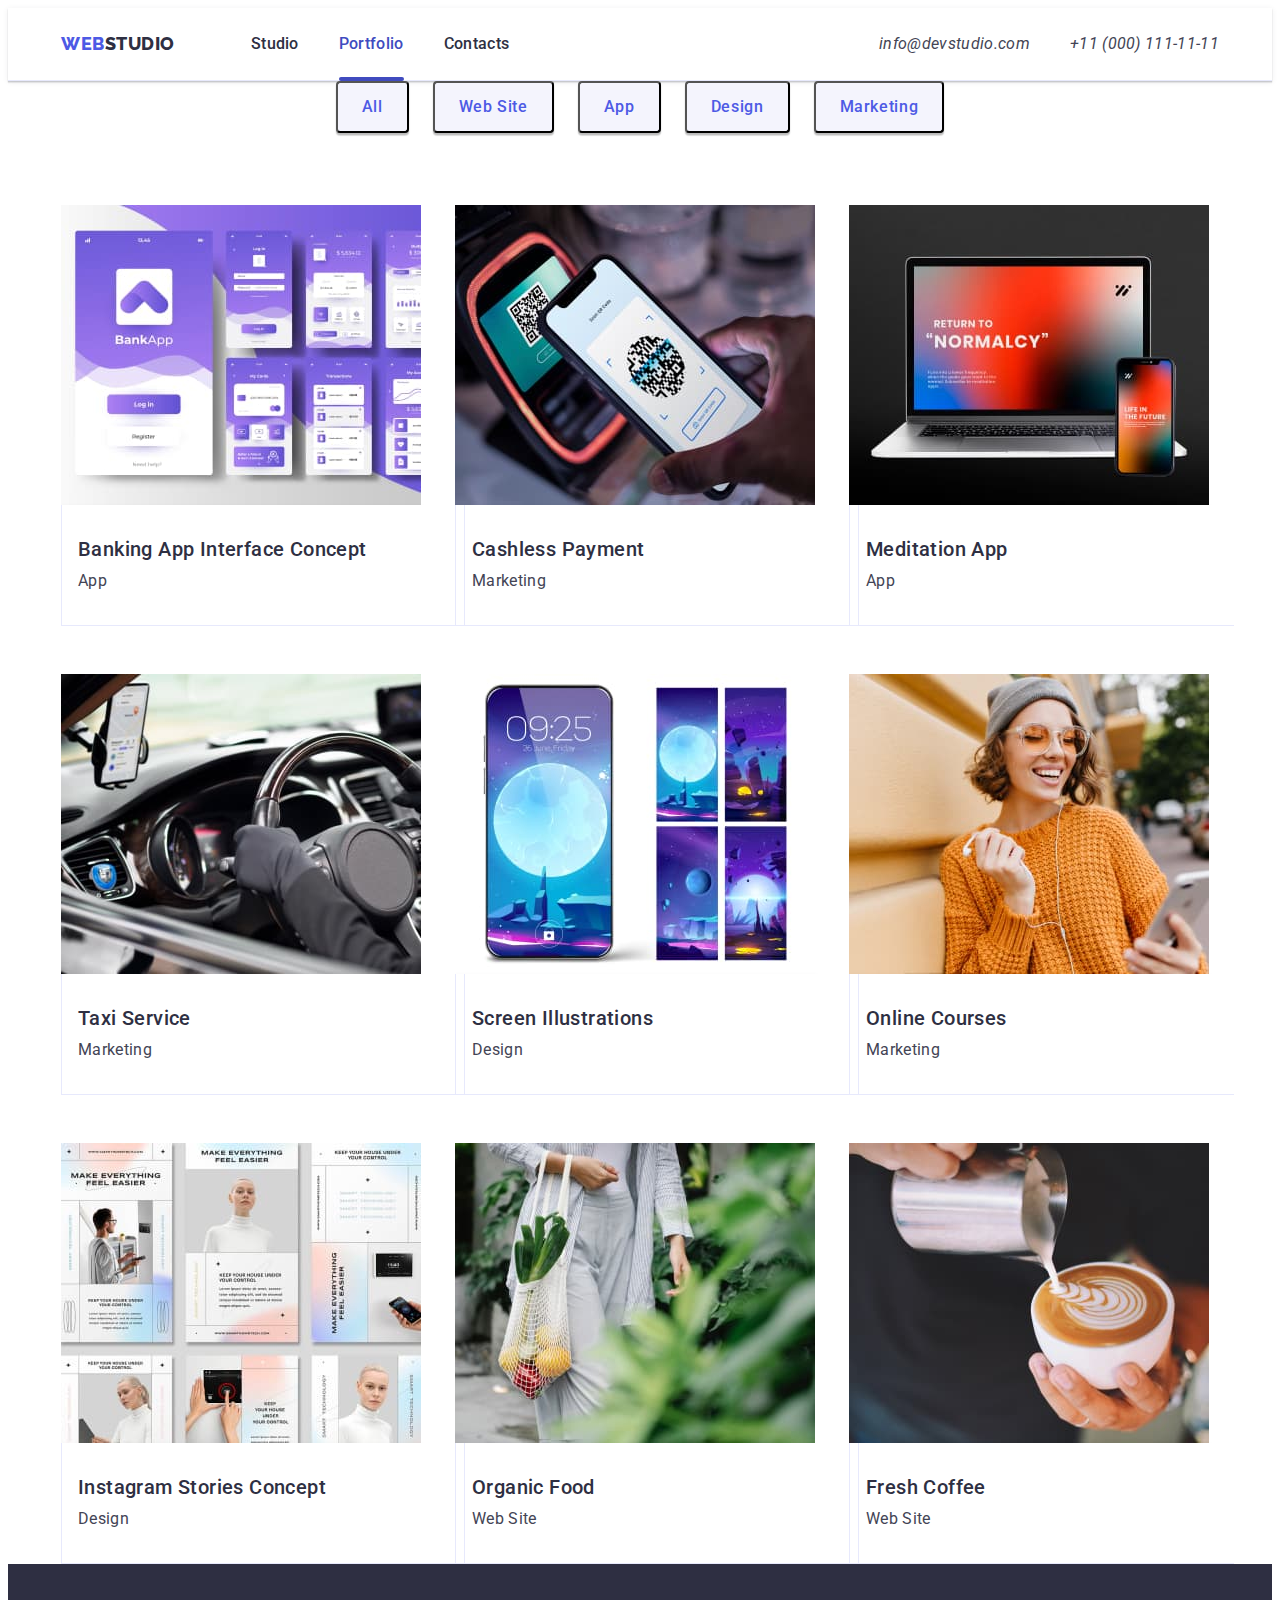
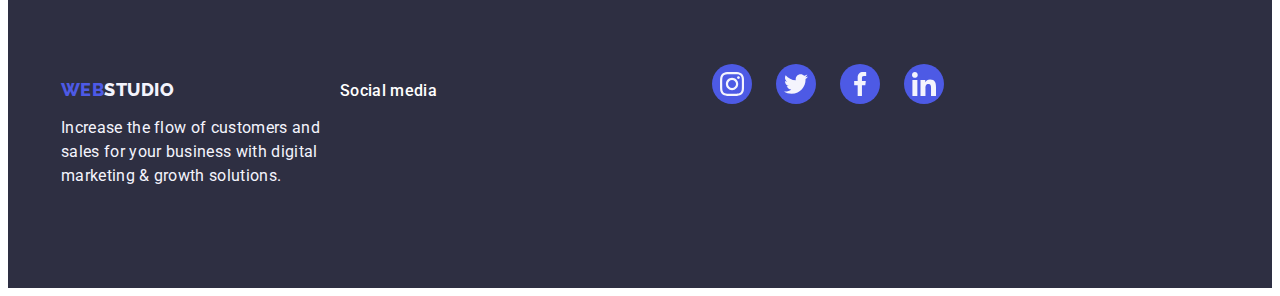
==== portfolio.html @ eb689ccb "22.07-22.30" ====
<!DOCTYPE html>
<html lang="en">
  <head>
    <meta charset="UTF-8" />
    <meta http-equiv="x-ua-compatible" content="ie=edge" />
    <meta name="viewport" content="width=device-width, initial-scale=1.0" />
    <meta name="description" content="Effective Solutions for Your Business" />
    <link rel="preconnect" href="https://fonts.googleapis.com" />
    <link rel="preconnect" href="https://fonts.gstatic.com" crossorigin />
    <link
      rel="stylesheet"
      href="https://cdnjs.cloudflare.com/ajax/libs/modern-normalize/2.0.0/modern-normalize.min.css"
      integrity="sha512-4xo8blKMVCiXpTaLzQSLSw3KFOVPWhm/TRtuPVc4WG6kUgjH6J03IBuG7JZPkcWMxJ5huwaBpOpnwYElP/m6wg=="
      crossorigin="anonymous"
      referrerpolicy="no-referrer"
    />
    <link
      href="https://fonts.googleapis.com/css2?family=Raleway:wght@800&family=Roboto:wght@400;500;700;900&display=swap"
      rel="stylesheet"
    />
    <link rel="stylesheet" href="./css/style.css" />
    <title>WEB STUDIO</title>
  </head>
  <body class="page">
    <!--Header section-->
    <header class="header">
      <div class="container header-cont">
        <nav class="header-nav list">
          <a class="header-logo-link link" href="./index.html"
            >Web<span class="logo-span">Studio</span></a
          >
          <ul class="lict list">
            <li class="menu">
              <a class="header-spc link" href="./index.html">Studio</a>
            </li>
            <li class="menu">
              <a class="header-spc current link" href="./portfolio.html"
                >Portfolio</a
              >
            </li>
            <li class="menu">
              <a class="header-spc link" href="">Contacts</a>
            </li>
          </ul>
        </nav>
        <address class="adres">
          <ul class="mailo list">
            <li class="menu">
              <a class="linc-com-tel link" href="mailto:info@devstudio.com"
                >info@devstudio.com</a
              >
            </li>
            <li class="menu">
              <a class="linc-com-tel link" href="tel:+110001111111"
                >+11 (000) 111-11-11</a
              >
            </li>
          </ul>
        </address>
      </div>
    </header>
    <main>
      <!--portfolio sectuon-->
      <section class="sex-portfolio">
        <div class="container portfolio-btn">
          <h1 class="visually-hidden">portfolio</h1>
          <ul class="btn list">
            <li>
              <button class="btn-all link" type="button">All</button>
            </li>
            <li>
              <button class="btn-all link" type="button">Web Site</button>
            </li>
            <li>
              <button class="btn-all link" type="button">App</button>
            </li>
            <li>
              <button class="btn-all link" type="button">Design</button>
            </li>
            <li>
              <button class="btn-all link" type="button">Marketing</button>
            </li>
          </ul>
          <ul class="sex-img list link">
            <li class="sex-img-all">
              <a class="all link">
                <div class="keis">
                  <img
                    src="./images/portfolio/img-8.jpg"
                    alt="Banking App Interface Concept"
                    width="360"
                    height="300"
                  />
                  <p class="keis-hover-txt">
                    14 Stylish and User-Friendly App Design Concepts · Task
                    Manager App · Calorie Tracker App · Exotic Fruit Ecommerce
                    App · Cloud Storage App
                  </p>
                </div>
                <div class="container app">
                  <h2 class="coms">Banking App Interface Concept</h2>
                  <p class="web-txt">App</p>
                </div>
              </a>
            </li>
            <li class="sex-img-all">
              <a class="all link">
                <div class="keis">
                  <img
                    src="./images/portfolio/img-7.jpg"
                    alt="Cashless Payment"
                    width="360"
                    height="300"
                  />
                  <p class="keis-hover-txt">
                    14 Stylish and User-Friendly App Design Concepts · Task
                    Manager App · Calorie Tracker App · Exotic Fruit Ecommerce
                    App · Cloud Storage App
                  </p>
                </div>
                <div class="container app">
                  <h2 class="coms">Cashless Payment</h2>
                  <p class="web-txt">Marketing</p>
                </div>
              </a>
            </li>
            <li class="sex-img-all">
              <a class="all link">
                <div class="keis">
                  <img
                    src="./images/portfolio/img-6.jpg"
                    alt="Meditation App"
                    width="360"
                    height="300"
                  />
                  <p class="keis-hover-txt">
                    14 Stylish and User-Friendly App Design Concepts · Task
                    Manager App · Calorie Tracker App · Exotic Fruit Ecommerce
                    App · Cloud Storage App
                  </p>
                </div>
                <div class="container app">
                  <h2 class="coms">Meditation App</h2>
                  <p class="web-txt">App</p>
                </div>
              </a>
            </li>
            <li class="sex-img-all">
              <a class="all link">
                <div class="keis">
                  <img
                    src="./images/portfolio/img-5.jpg"
                    alt="Taxi Service"
                    width="360"
                    height="300"
                  />
                </div>
                <div class="container app">
                  <h2 class="coms">Taxi Service</h2>
                  <p class="web-txt">Marketing</p>
                </div>
              </a>
            </li>
            <li class="sex-img-all">
              <a class="all link">
                <div class="keis">
                  <img
                    src="./images/portfolio/img-4.jpg"
                    alt="Screen Illustrations"
                    width="360"
                    height="300"
                  />
                  <p class="keis-hover-txt">
                    14 Stylish and User-Friendly App Design Concepts · Task
                    Manager App · Calorie Tracker App · Exotic Fruit Ecommerce
                    App · Cloud Storage App
                  </p>
                </div>
                <div class="container app">
                  <h2 class="coms">Screen Illustrations</h2>
                  <p class="web-txt">Design</p>
                </div>
              </a>
            </li>
            <li class="sex-img-all">
              <a class="all link">
                <div class="keis">
                  <img
                    src="./images/portfolio/img-3.jpg"
                    alt="Online Courses"
                    width="360"
                    height="300"
                  />
                  <p class="keis-hover-txt">
                    14 Stylish and User-Friendly App Design Concepts · Task
                    Manager App · Calorie Tracker App · Exotic Fruit Ecommerce
                    App · Cloud Storage App
                  </p>
                </div>
                <div class="container app">
                  <h2 class="coms">Online Courses</h2>
                  <p class="web-txt">Marketing</p>
                </div>
              </a>
            </li>
            <li class="sex-img-all">
              <a class="all link">
                <div class="keis">
                  <img
                    src="./images/portfolio/img-2.jpg"
                    alt="Instagram Stories Concept"
                    width="360"
                    height="300"
                  />
                  <p class="keis-hover-txt">
                    14 Stylish and User-Friendly App Design Concepts · Task
                    Manager App · Calorie Tracker App · Exotic Fruit Ecommerce
                    App · Cloud Storage App
                  </p>
                </div>
                <div class="container app">
                  <h2 class="coms">Instagram Stories Concept</h2>
                  <p class="web-txt">Design</p>
                </div>
              </a>
            </li>
            <li class="sex-img-all">
              <a class="all link">
                <div class="keis">
                  <img
                    src="./images/portfolio/img-1.jpg"
                    alt="Organic Food"
                    width="360"
                    height="300"
                  />
                  <p class="keis-hover-txt">
                    14 Stylish and User-Friendly App Design Concepts · Task
                    Manager App · Calorie Tracker App · Exotic Fruit Ecommerce
                    App · Cloud Storage App
                  </p>
                </div>
                <div class="container app">
                  <h2 class="coms">Organic Food</h2>
                  <p class="web-txt">Web Site</p>
                </div>
              </a>
            </li>
            <li class="sex-img-all">
              <a class="Web Site link">
                <div class="keis">
                  <img
                    src="./images/portfolio/img.jpg"
                    alt="Fresh Coffee"
                    width="360"
                    height="300"
                  />
                  <p class="keis-hover-txt">
                    14 Stylish and User-Friendly App Design Concepts · Task
                    Manager App · Calorie Tracker App · Exotic Fruit Ecommerce
                    App · Cloud Storage App
                  </p>
                </div>
                <div class="container app">
                  <h2 class="coms">Fresh Coffee</h2>
                  <p class="web-txt">Web Site</p>
                </div>
              </a>
            </li>
          </ul>
        </div>
      </section>
    </main>
    <!--footer section-->
     <footer class="footer">
      <div class="container footer-class">
        <div class= footer-logo">
          <a class="footer-logo link" href="./index.html"
            >Web<span class="footer-span">Studio</span></a
          >
        <p class="footer-end">
          Increase the flow of customers and sales for your business with
          digital marketing & growth solutions.
        </p>
         </div>
        <div class="container social list">
          <p class="social-media">Social media</p>
          <ul class="socials link list">
            <li class="social-item">
              <a
                class="social-link link"
                href=""
                aria-label="instagram"
                target="_blank"
                rel="noopener noreferrer"
              >
                <svg class="social-icon" width="24" height="24">
                  <use href="./images/icon_all.svg#icon-instagram"></use>
                </svg>
              </a>
            </li>
            <li class="social-item">
              <a
                class="social-link link"
                href=""
                aria-label="twitter"
                target="_blank"
                rel="noopener noreferrer"
              >
                <svg class="social-icon" width="24" height="24">
                  <use href="./images/icon_all.svg#icon-twitter-1"></use>
                </svg>
              </a>
            </li>
            <li class="social-item">
              <a
                class="social-link link"
                href=""
                aria-label="facebook"
                target="_blank"
                rel="noopener noreferrer"
              >
                <svg class="social-icon" width="24" height="24">
                  <use href="./images/icon_all.svg#icon-facebook"></use>
                </svg>
              </a>
            </li>
            <li class="social-item">
              <a
                class="social-link link"
                href=""
                aria-label="linkedin"
                target="_blank"
                rel="noopener noreferrer"
              >
                <svg class="social-icon" width="24" height="24">
                  <use href="./images/icon_all.svg#icon-linkedin"></use>
                </svg>
              </a>
            </li>
          </ul>
        </div>
      </div>
    </footer>
  </body>
</html>
---- css/style.css ----
:root {
  --accent-color: #2e2f42;
  --logo-color: #4d5ae5;
  --logo_hover-color: #404bbf;
  --txt-color: #fff;
  --all_txt-color: #434455;
}

body {
  font-family: "Roboto", sans-serif;
  color: #434455;
  background-color: #fff;
}
.container {
  width: 100%;
  max-width: 1158px;
  padding-left: 15px;
  padding-right: 15px;
  margin: 0 auto;
}
p,
h1,
h2,
h3,
h4,
h5,
h6 {
  margin-top: 0;
  margin-bottom: 0;
}

ul,
ol {
  margin-top: 0;
  margin-bottom: 0;
  padding-left: 0;
}
span {
  color: #2e2f42;
}
img {
  display: block;
}
.visually-hidden {
  position: absolute;
  width: 1px;
  height: 1px;
  margin: -1px;
  border: 0;
  padding: 0;
  white-space: nowrap;
  clip-path: inset(100%);
  clip: rect(0 0 0 0);
  overflow: hidden;
}

.link {
  text-decoration: none;
}

.list {
  list-style-type: none;
}

/**--Header section--*/

.header {
  border-bottom: 1px solid #e7e9fc;
  box-shadow: 0px 2px 1px rgba(46, 47, 66, 0.08),
    0px 1px 1px rgba(46, 47, 66, 0.16), 0px 1px 6px rgba(46, 47, 66, 0.08);
}
.header-nav {
  display: flex;
  flex-grow: 1;
  align-items: center;
}
.header-logo-link {
  color: #4d5ae5;
  font-size: 18px;
  font-family: "Raleway", sans-serif;
  font-weight: 800;
  line-height: 1.17;
  letter-spacing: 0.03em;
  text-transform: uppercase;
  transition: color 250ms cubic-bezier(0.4, 0, 0.2, 1);
  margin-right: 76px;
}
.header-logo-link:hover {
  color: #404bbf;
}

.header-logo-link:focus {
  color: #404bbf;
}
.header-cont {
  display: flex;
}
.header-cont {
}

.mailo {
  display: flex;
  gap: 40px;
}

.logo-span {
  color: var(--accent-color);
  font-size: 18px;
  font-family: "Raleway", sans-serif;
  font-weight: 800;
  line-height: 1.17;
  letter-spacing: 0.03em;
  text-transform: uppercase;
}
.logo-span:hover {
  color: #404bbf;
}
.logo-span:hover {
  color: #404bbf;
}
.header-spc {
  display: block;
  font-size: 16px;
  font-weight: 500;
  line-height: 1.5;
  letter-spacing: 0.02em;
  color: #2e2f42;
  padding: 24px 0;
}
.header-spc:is(:hover, :focus) {
  color: #404bbf;
}

.current {
  position: relative;
  color: #404bbf;
  transition: color 250ms cubic-bezier(0.4, 0, 0.2, 1);
}

.current::after {
  content: "";
  position: absolute;
  bottom: -1px;
  left: 0;
  width: 100%;
  height: 4px;
  border-radius: 2px;
  background-color: #404bbf;
}

.lict {
  display: flex;
  color: #2e2f42;
  font-size: 16px;
  line-height: 1.5;
  letter-spacing: 0.02em;
  gap: 40px;
}

.linc-com-tel {
  display: block;
  color: #434455;
  line-height: 1.5;
  letter-spacing: 0.02em;
  font-size: 16px;
  font-weight: 400;
  padding: 24px 0;
  transition: color 250ms cubic-bezier(0.4, 0, 0.2, 1);
}
.linc-com-tel:hover {
  color: #404bbf;
}
.linc-com-tel:focus {
  color: #404bbf;
}

/**main bloc*/

.main {
}

/**section1*/

.sec-es {
}

.hiro-cont {
  max-width: 1440px;
  background-repeat: no-repeat;
  background-position: center;
  background-size: cover;
  background: rgba(46, 47, 66, 0.7);
  background-image: linear-gradient(
      rgba(46, 47, 66, 0.7),
      rgba(46, 47, 66, 0.7)
    ),
    url(../images/home/office.jpg);
  box-shadow: 0px 2px 1px rgba(46, 47, 66, 0.08),
    0px 1px 1px rgba(46, 47, 66, 0.16), 0px 1px 6px rgba(46, 47, 66, 0.08);
  margin: 0 auto;
}

.sec-title {
  color: var(--txt-color);
  font-size: 56px;
  font-weight: 700;
  line-height: 1.07;
  letter-spacing: 0.02em;
  max-width: 496px;
  margin: 0px auto;
  padding-top: 188px;
}
.sec-button {
  color: #ffffff;
  background-color: #4d5ae5;
  font-size: 16px;
  font-family: "Roboto", sans-serif;
  font-weight: 500;
  line-height: 1.5;
  letter-spacing: 0.04em;
  cursor: pointer;
  display: block;
  margin: 0 auto;
  margin-top: 48px;
  padding: 16px 32px;
  border-radius: 4px;
  min-width: 169px;
  height: 56px;
  border: none;
  transition: background-color 250ms cubic-bezier(0.4, 0, 0.2, 1);
}
.sec-button:hover {
  color: #ffffff;
  background: #404bbf;
}
.sec-button:focus {
  color: #ffffff;
  background: #404bbf;
}

/**section2*/

.section-cpdt {
  padding: 120px 0;
}
.sec-cpdt {
}
.s-title {
  gap: 24px;
}
.one-sex {
  width: calc((100% - 72px) / 4);
}
.one-sex-all {
  display: flex;
  align-items: center;
  justify-content: center;
  border-radius: 4px;
  background: #f4f4fd;
  padding: 24px 100px;
  margin-bottom: 8px;
  height: 112px;
}
.one-sex-icons {
  color: #f4f4fd;
  border-radius: 4px;
  width: 64px;
  height: 64px;
  flex-shrink: 0;
}
.cpdt {
  color: var(--accent-color);
  font-size: 20px;
  font-weight: 500;
  line-height: 1.2;
  letter-spacing: 0.02em;
  margin-bottom: 8px;
}
.qbrd {
  font-size: 16px;
  line-height: 1.5;
  letter-spacing: 0.02em;
}

/**section3*/

.sec-es-wd {
  padding-bottom: 120px;
}
.sec-es-title {
  color: var(--accent-color);
  font-size: 36px;
  font-weight: 700;
  line-height: 1.11;
  letter-spacing: 0.02em;
  text-align: center;
  text-transform: capitalize;
  margin-bottom: 72px;
}
.sec-wd-img {
  display: flex;
  gap: 24px;
}
.sec-es-img-all {
  width: calc((100% - 48px) / 3);
}

/**section4*/

.sec-ot {
  color: var(--accent-color);
  font-size: 20px;
  font-weight: 500;
  line-height: 1.2;
  letter-spacing: 0.02em;
  background-color: #f4f4fd;
  padding: 120px 0;
}
.sec-ot-text {
  color: var(--accent-color);
  font-size: 36px;
  font-weight: 700;
  line-height: 1.11;
  letter-spacing: 0.02em;
  text-align: center;
  text-transform: capitalize;
  margin-bottom: 72px;
}
.lint {
  display: flex;
  gap: 24px;
}
.all {
  max-width: 264px;
  box-shadow: 0px 1px 6px rgba(46, 47, 66, 0.08),
    0px 1px 1px rgba(46, 47, 66, 0.16), 0px 2px 1px rgba(46, 47, 66, 0.08);
  border-radius: 0px 0px 4px 4px;
}
.all:hover {
  box-shadow: 0px 1px 6px rgba(46, 47, 66, 0.08),
    0px 1px 1px rgba(46, 47, 66, 0.16), 0px 2px 1px rgba(46, 47, 66, 0.08);
}
.all:focus {
  box-shadow: 0px 1px 6px rgba(46, 47, 66, 0.08),
    0px 1px 1px rgba(46, 47, 66, 0.16), 0px 2px 1px rgba(46, 47, 66, 0.08);
}

.mark {
  padding: 32px 0px;
}
.com {
  color: var(--accent-color);
  font-size: 20px;
  font-weight: 500;
  line-height: 1.2;
  letter-spacing: 0.02em;
  margin-bottom: 8px;
  text-align: center;
  padding: 0px;
  text-align: center;
}
.all-txt {
  color: var(--all-txt-color);
  font-size: 16px;
  font-weight: 400;
  line-height: 1.5;
  letter-spacing: 0.02em;
  text-align: center;
  padding: 0px;
  margin-bottom: 8px;
}

.socials {
  display: flex;
  justify-content: center;
  margin: 0px auto;
  gap: 24px;
}

.socials-link {
  text-align: justify;
  width: 100%;
  height: 100%;
  background-color: #4d5ae5;
  display: flex;
  align-items: center;
  justify-content: center;
  border-radius: 50%;
  transition: background-color 250ms cubic-bezier(0.4, 0, 0.2, 1);
}

.socials-icon {
  fill: #f4f4fd;
}

.socials-link:is(:hover, :focus) {
  background-color: #404bbf;
}

.socials-item {
  width: 40px;
  height: 40px;
}
.customers {
  padding: 120px 0;
}

.customers-div {
}
.customers-txt {
  font-size: 36px;
  line-height: 1.11;
  color: #2e2f42;
  margin-bottom: 72px;
  text-align: center;
}
.customers-all {
  display: flex;
  gap: 24px;
}

.customers-all-list {
  width: calc((100% - 120px) / 6);
  height: 88px;
}
.customers-all-svg {
  border: 1px solid #8e8f99;
  border-radius: 4px;
  display: flex;
  align-items: center;
  justify-content: center;
  color: #8e8f99;
  width: 100%;
  height: 100%;
}
.customers-all-list:focus {
  color: #404bbf;
  border-color: #404bbf;
}
.customers-all-svg:hover {
  color: #404bbf;
  border-color: #404bbf;
}
.customers-icon {
  fill: currentColor;
}

/**footer section*/

.footer {
  background-color: #2e2f42;
  padding: 100px 0;
}
.foot-sexion {
  display: flex;
  align-items: baseline;
}
.footer-logo {
  display: inline-block;
  color: #4d5ae5;
  font-size: 18px;
  font-family: "Raleway", sans-serif;
  font-weight: 800;
  line-height: 1.17;
  letter-spacing: 0.03em;
  text-transform: uppercase;
  margin-bottom: 16px;
}
.footer-logo:hover {
  color: #404bbf;
}

.footer-logo:focus {
  color: #404bbf;
}
.footer-span {
  color: #f4f4fd;
  font-size: 18px;
  font-family: "Raleway", sans-serif;
  font-weight: 800;
  line-height: 1.17;
  letter-spacing: 0.03em;
  text-transform: uppercase;
}
.footer-span:hover {
  color: #404bbf;
}
.footer-span:hover {
  color: #404bbf;
}
.footer-end {
  color: #f4f4fd;
  font-size: 16px;
  line-height: 1.5;
  letter-spacing: 0.02em;
  width: 264px;
}
.social-icon 

/**--portfolio--*/

/**--Header section--*/

/**btn*/

.sex-portfolio {
}
.portfolio-btn {
  position: relative;
  overflow: hidden;
}
.btn {
  display: flex;
  gap: 24px;
  justify-content: center;
  align-items: center;
  margin-bottom: 72px;
  transition: 250ms cubic-bezier(0.4, 0, 0.2, 1);
  background-color: 250ms cubic-bezier(0.4, 0, 0.2, 1);
  border-color: 250ms cubic-bezier(0.4, 0, 0.2, 1);
  box-shadow: 250ms cubic-bezier(0.4, 0, 0.2, 1);
}

.btn-all {
  color: #4d5ae5;
  font-size: 16px;
  font-family: "Roboto", sans-serif;
  font-weight: 500;
  line-height: 1.5;
  letter-spacing: 0.04em;
  display: flex;
  padding: 12px 24px;
  border-radius: 4px;
  background: var(--ocean, #404bbf);
  box-shadow: 0px 2px 2px 0px rgba(0, 0, 0, 0.12),
    0px 2px 1px 0px rgba(0, 0, 0, 0.08), 0px 3px 1px 0px rgba(0, 0, 0, 0.08);
}

.btn-all {
  cursor: pointer;
  background: #f4f4fd;
  box-shadow: 0px 3px 1px rgba(0, 0, 0, 0.1), 0px 2px 1px rgba(0, 0, 0, 0.08),
    0px 2px 2px rgba(0, 0, 0, 0.12);
}

.btn-all:hover {
  color: #fff;
  background: #404bbf;
  border: 1px solid transparent;
}
.btn-all:focus {
  color: #fff;
  background: #404bbf;
  border: 1px solid transparent;
}
.sex-img {
  display: flex;
  flex-wrap: wrap;
  column-gap: 24px;
  row-gap: 48px;
}
.sex-img-all {
  width: calc((100% - 48px) / 3);
  box-shadow: 250ms cubic-bezier(0.4, 0, 0.2, 1);
}

.sex-img-all:hover {
  border-radius: 0px 0px 4px 4px;
  background: #fff;
  box-shadow: 0px 2px 1px 0px rgba(46, 47, 66, 0.08),
    0px 1px 1px 0px rgba(46, 47, 66, 0.16),
    0px 1px 6px 0px rgba(46, 47, 66, 0.08);
}
.sex-img-all:focus {
  border-radius: 0px 0px 4px 4px;
  background: #fff;
  box-shadow: 0px 2px 1px 0px rgba(46, 47, 66, 0.08),
    0px 1px 1px 0px rgba(46, 47, 66, 0.16),
    0px 1px 6px 0px rgba(46, 47, 66, 0.08);
}
.app {
  padding: 32px 16px;
  border: 1px solid #e7e9fc;
  border-top: none;
  text-align: left;
}

.keis-hover-txt {
  font-family: Roboto;
  font-size: 16px;
  font-weight: 400;
  line-height: 1.5; /* 150% */
  letter-spacing: 0.202em;
  color: #f4f4fd;
  padding-top: 40px 32px;
  position: absolute;
  top: 0;
  left: 0;
  height: 300px;
  width: 360px;
  flex-shrink: 0;
  border: 1px solid #f4f4fd;
  background-color: #4d5ae5;
  box-shadow: 0px 2px 1px 0px rgba(46, 47, 66, 0.08),
    0px 1px 1px 0px rgba(46, 47, 66, 0.16),
    0px 1px 6px 0px rgba(46, 47, 66, 0.08);
  transform: translateY(100%);
  transition: transform 250ms cubic-bezier(0.4, 0, 0.2, 1);
}
.keis {
  position: relative;
  overflow: hidden;
}
.all:hover .keis-hover-txt {
  transform: translateY(0);
}
.all:focus .keis-hover-txt {
  transform: translateY(0);
}

.app-txt {
  color: var(--accent-color);
  font-size: 20px;
  font-weight: 500;
  line-height: 1.2;
  letter-spacing: 0.02em;
}
.web-txt {
  color: var(--all_txt-color);
  font-size: 16px;
  font-weight: 400;
  line-height: 24px;
  letter-spacing: 0.02em;
  margin-bottom: 0px;
}
.link {
}
.coms {
  color: var(--accent-color);
  font-size: 20px;
  font-weight: 500;
  line-height: 1.2;
  letter-spacing: 0.02em;
  margin-bottom: 8px;
}

.tec {
}
/**footer section*/

.footer {
  background-color: #2e2f42;
  padding: 100px 0;
  align-items: baseline;
}
.footer-class {
  display: flex;
  align-items: baseline;
}
.footer-logo {
  margin-right: 120px;
  color: #4d5ae5;
  font-size: 18px;
  font-family: "Raleway", sans-serif;
  font-weight: 800;
  line-height: 1.17;
  letter-spacing: 0.02em;
  text-transform: uppercase;
  margin-bottom: 16px;
}
.footer-logo:hover {
  color: #404bbf;
}

.footer-logo:focus {
  color: #404bbf;
}
.footer-span {
  color: #f4f4fd;
  font-size: 18px;
  font-family: "Raleway", sans-serif;
  font-weight: 800;
  line-height: 1.17;
  letter-spacing: 0.03em;
  text-transform: uppercase;
}
.footer-span:hover {
  color: #404bbf;
}
.footer-span:hover {
  color: #404bbf;
}
.footer-end {
  color: #f4f4fd;
  font-size: 16px;
  line-height: 1.5;
  letter-spacing: 0.02em;
  width: 264px;
}
.social-media {
  font-weight: 500;
  font-size: 16px;
  line-height: 1.5;
  letter-spacing: 0.02em;
  color: #ffffff;
  margin-bottom: 16px;
}
.social {
  align-items: baseline;
  display: flex;
  justify-content: center;
  margin: 0px auto;
  gap: 16px;
}

.social-link {
  text-align: justify;
  width: 100%;
  height: 100%;
  background-color: #4d5ae5;
  display: flex;
  align-items: center;
  justify-content: center;
  border-radius: 50%;
  transition: background-color 250ms cubic-bezier(0.4, 0, 0.2, 1);
}

.social-icon {
  fill: #f4f4fd;
}

.social-link:is(:hover, :focus) {
  background-color: #31d0aa;
}

.social-item {
  width: 40px;
  height: 40px;
}

/**------------ MODAL-------------- */

.backdrop {
  position: fixed;
  top: 0;
  left: 0;
  width: 100%;
  height: 100%;
  background-color: rgba(46, 47, 66, 0.4);
  transition: opacity 250ms cubic-bezier(0.4, 0, 0.2, 1),
    visibility 250ms cubic-bezier(0.4, 0, 0.2, 1);
}

.modal {
  width: 408px;
  min-height: 584px;
  background: #fcfcfc;
  border-radius: 15px;
  position: absolute;
  left: 50%;
  top: 50%;
  border-radius: 4px;
  transform: translate(-50%, -50%) scaleX(1);
  transition: transform 250ms cubic-bezier(0.4, 0, 0.2, 1);
  box-shadow: 0px 1px 1px rgba(0, 0, 0, 0.14), 0px 1px 3px rgba(0, 0, 0, 0.12),
    0px 2px 1px rgba(0, 0, 0, 0.2);
}

.backdrop.is-hidden .modal {
  transform: translate(-50%, -50%) scaleX(5);
}

.modal-close-btn {
  display: flex;
  align-items: center;
  justify-content: center;
  border: 1px solid rgba(0, 0, 0, 0.1);
  background-color: #e7e9fc;
  transition: background-color 250ms cubic-bezier(0.4, 0, 0.2, 1),
    border 250ms cubic-bezier(0.4, 0, 0.2, 1);
  width: 24px;
  height: 24px;
  position: absolute;
  top: 24px;
  right: 24px;
  cursor: pointer;
  padding: 0;
  border-radius: 50%;
}
.modal-close-btn:is(:hover, :focus) {
  background-color: #404bbf;
  border: none;
  transition: fill 250ms cubic-bezier(0.4, 0, 0.2, 1);
}
c {
  transition: fill 250ms cubic-bezier(0.4, 0, 0.2, 1);
}
.modal:is(:hover, :focus) .modal-close-btn {
  fill: #ffffff;
}
.is-hidden {
  opacity: 0;
  visibility: hidden;
  pointer-events: none;
}
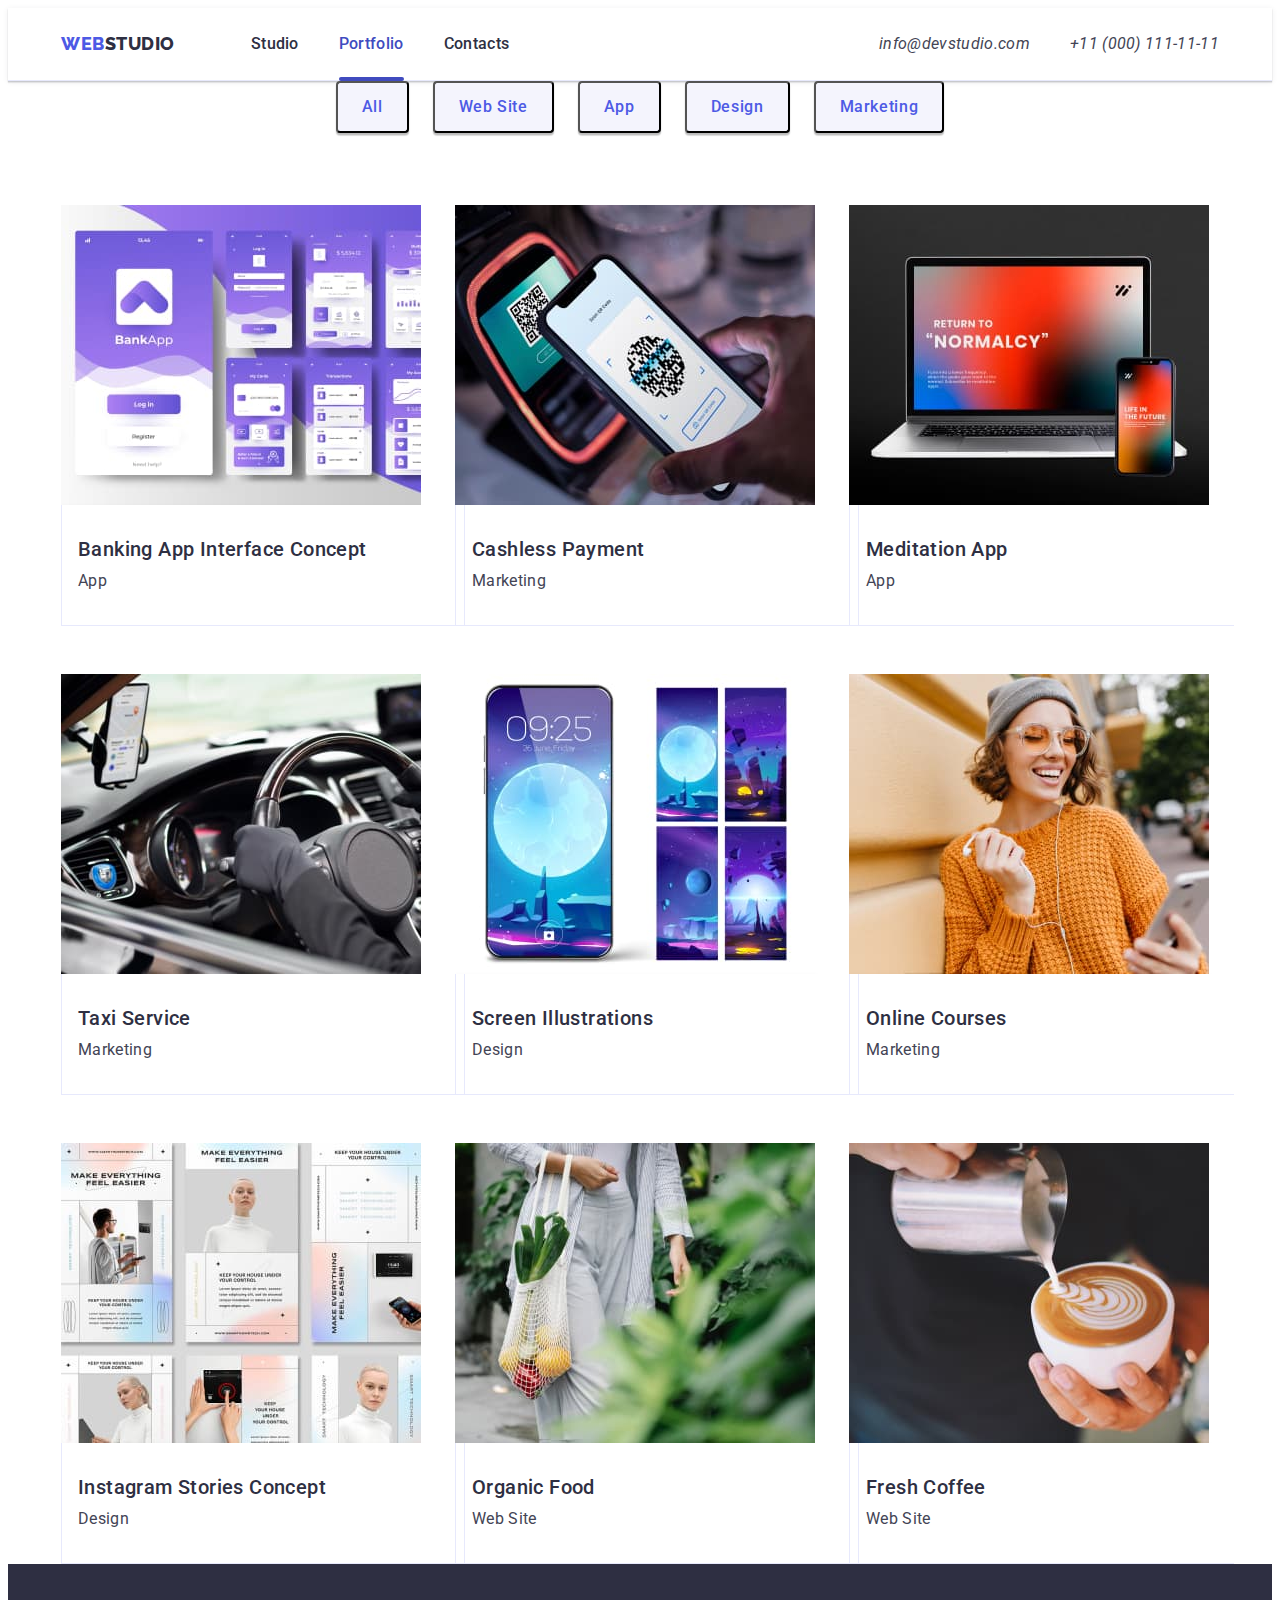
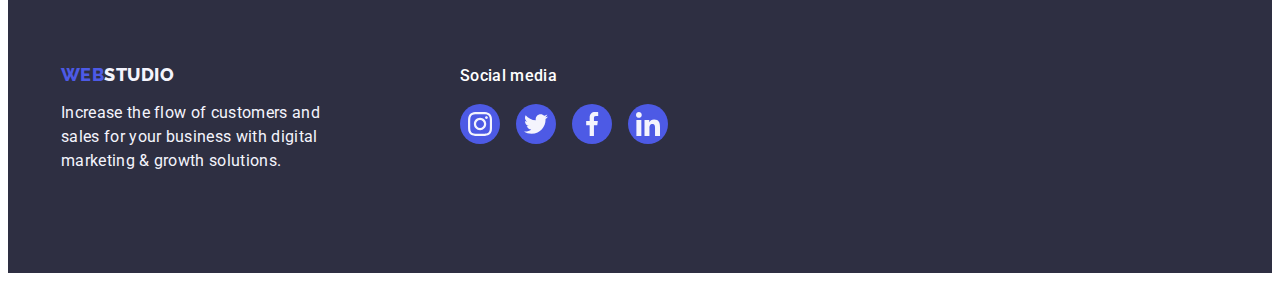
==== commit e65d444f: "23.07-20.00" ====
--- a/portfolio.html
+++ b/portfolio.html
@@ -273,7 +273,7 @@
     <!--footer section-->
      <footer class="footer">
       <div class="container footer-class">
-        <div class= footer-logo">
+        <div class= footer-logo-all">
           <a class="footer-logo link" href="./index.html"
             >Web<span class="footer-span">Studio</span></a
           >
@@ -284,7 +284,7 @@
          </div>
         <div class="container social list">
           <p class="social-media">Social media</p>
-          <ul class="socials link list">
+          <ul class="social-list link list">
             <li class="social-item">
               <a
                 class="social-link link"
--- a/css/style.css
+++ b/css/style.css
@@ -180,9 +180,6 @@
 }
 
 /**section1*/
-
-.sec-es {
-}
 
 .hiro-cont {
   max-width: 1440px;
@@ -405,8 +402,6 @@
   padding: 120px 0;
 }
 
-.customers-div {
-}
 .customers-txt {
   font-size: 36px;
   line-height: 1.11;
@@ -415,8 +410,8 @@
   text-align: center;
 }
 .customers-all {
-  display: flex;
   gap: 24px;
+  display: flex;
 }
 
 .customers-all-list {
@@ -433,13 +428,11 @@
   width: 100%;
   height: 100%;
 }
-.customers-all-list:focus {
+.customers-all-svg:focus {
   color: #404bbf;
   border-color: #404bbf;
 }
 .customers-all-svg:hover {
-  color: #404bbf;
-  border-color: #404bbf;
 }
 .customers-icon {
   fill: currentColor;
@@ -651,14 +644,16 @@
 .footer {
   background-color: #2e2f42;
   padding: 100px 0;
+}
+.footer-class {
+  display: flex;
   align-items: baseline;
 }
-.footer-class {
-  display: flex;
-  align-items: baseline;
+.footer-logo-all {
+  margin-right: 120px;
 }
 .footer-logo {
-  margin-right: 120px;
+  display: inline-block;
   color: #4d5ae5;
   font-size: 18px;
   font-family: "Raleway", sans-serif;
@@ -667,6 +662,7 @@
   letter-spacing: 0.02em;
   text-transform: uppercase;
   margin-bottom: 16px;
+  margin-right: 120px;
 }
 .footer-logo:hover {
   color: #404bbf;
@@ -696,6 +692,10 @@
   line-height: 1.5;
   letter-spacing: 0.02em;
   width: 264px;
+  margin-right: 120px;
+}
+.social {
+  display: block;
 }
 .social-media {
   font-weight: 500;
@@ -705,16 +705,15 @@
   color: #ffffff;
   margin-bottom: 16px;
 }
-.social {
-  align-items: baseline;
-  display: flex;
-  justify-content: center;
-  margin: 0px auto;
+.social-list {
+  display: flex;
   gap: 16px;
 }
-
+.social-item {
+  width: 40px;
+  height: 40px;
+}
 .social-link {
-  text-align: justify;
   width: 100%;
   height: 100%;
   background-color: #4d5ae5;
@@ -731,11 +730,6 @@
 
 .social-link:is(:hover, :focus) {
   background-color: #31d0aa;
-}
-
-.social-item {
-  width: 40px;
-  height: 40px;
 }
 
 /**------------ MODAL-------------- */
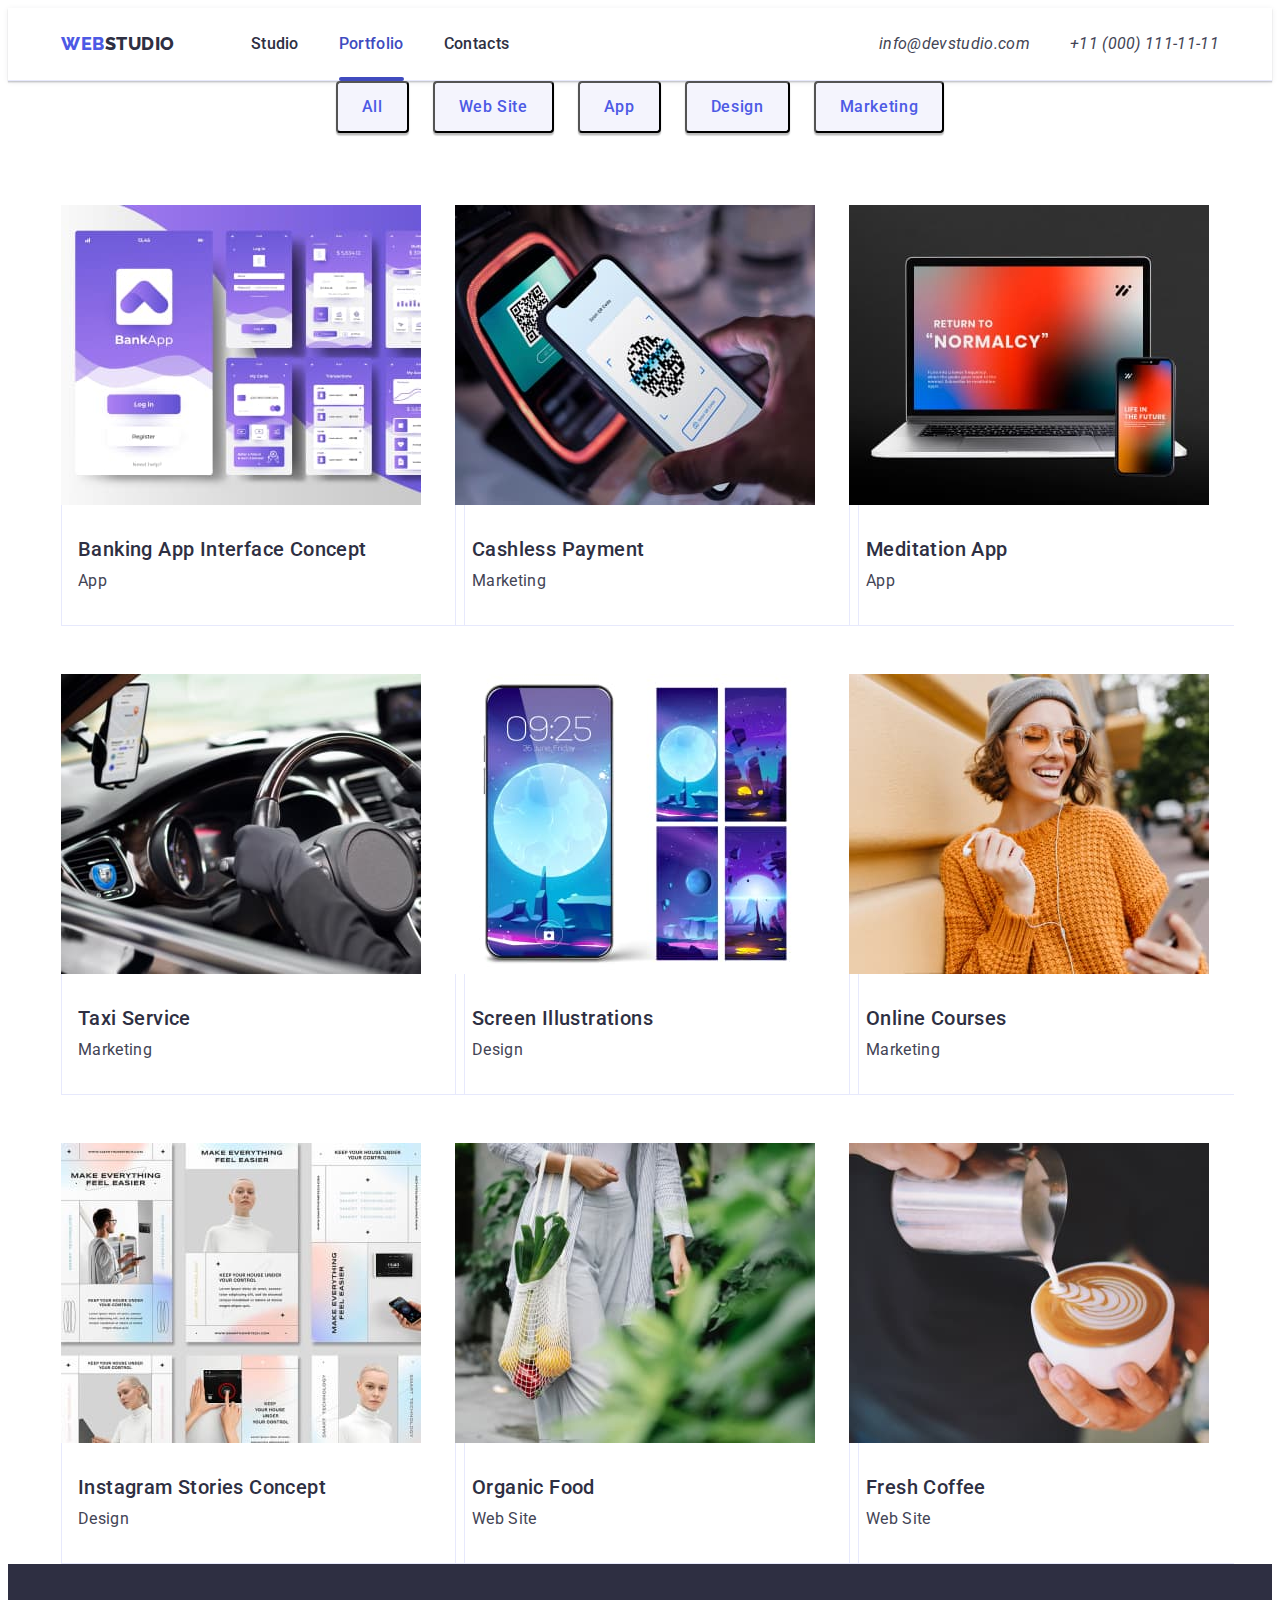
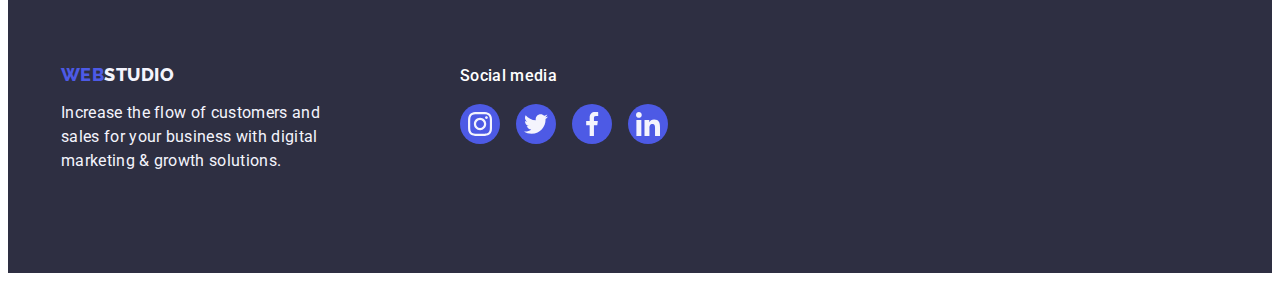
==== commit 6cdb79ce: "23.07-22.47" ====
--- a/portfolio.html
+++ b/portfolio.html
@@ -82,6 +82,7 @@
             </li>
           </ul>
           <ul class="sex-img list link">
+            <!---1--->
             <li class="sex-img-all">
               <a class="all link">
                 <div class="keis">
@@ -246,7 +247,7 @@
               </a>
             </li>
             <li class="sex-img-all">
-              <a class="Web Site link">
+              <a class="all link">
                 <div class="keis">
                   <img
                     src="./images/portfolio/img.jpg"
@@ -271,17 +272,17 @@
       </section>
     </main>
     <!--footer section-->
-     <footer class="footer">
+    <footer class="footer">
       <div class="container footer-class">
-        <div class= footer-logo-all">
+        <div class="footer-logo-all">
           <a class="footer-logo link" href="./index.html"
             >Web<span class="footer-span">Studio</span></a
           >
-        <p class="footer-end">
-          Increase the flow of customers and sales for your business with
-          digital marketing & growth solutions.
-        </p>
-         </div>
+          <p class="footer-end">
+            Increase the flow of customers and sales for your business with
+            digital marketing & growth solutions.
+          </p>
+        </div>
         <div class="container social list">
           <p class="social-media">Social media</p>
           <ul class="social-list link list">
--- a/css/style.css
+++ b/css/style.css
@@ -186,7 +186,7 @@
   background-repeat: no-repeat;
   background-position: center;
   background-size: cover;
-  background: rgba(46, 47, 66, 0.7);
+  background-color: rgba(46, 47, 66, 0.7);
   background-image: linear-gradient(
       rgba(46, 47, 66, 0.7),
       rgba(46, 47, 66, 0.7)
@@ -327,21 +327,6 @@
   display: flex;
   gap: 24px;
 }
-.all {
-  max-width: 264px;
-  box-shadow: 0px 1px 6px rgba(46, 47, 66, 0.08),
-    0px 1px 1px rgba(46, 47, 66, 0.16), 0px 2px 1px rgba(46, 47, 66, 0.08);
-  border-radius: 0px 0px 4px 4px;
-}
-.all:hover {
-  box-shadow: 0px 1px 6px rgba(46, 47, 66, 0.08),
-    0px 1px 1px rgba(46, 47, 66, 0.16), 0px 2px 1px rgba(46, 47, 66, 0.08);
-}
-.all:focus {
-  box-shadow: 0px 1px 6px rgba(46, 47, 66, 0.08),
-    0px 1px 1px rgba(46, 47, 66, 0.16), 0px 2px 1px rgba(46, 47, 66, 0.08);
-}
-
 .mark {
   padding: 32px 0px;
 }
@@ -530,6 +515,10 @@
 }
 
 .btn-all {
+  transition: color 250ms cubic-bezier(0.4, 0, 0.2, 1),
+    background-color 250ms cubic-bezier(0.4, 0, 0.2, 1),
+    border-color 250ms cubic-bezier(0.4, 0, 0.2, 1),
+    box-shadow 250ms cubic-bezier(0.4, 0, 0.2, 1);
   cursor: pointer;
   background: #f4f4fd;
   box-shadow: 0px 3px 1px rgba(0, 0, 0, 0.1), 0px 2px 1px rgba(0, 0, 0, 0.08),
@@ -553,8 +542,10 @@
   row-gap: 48px;
 }
 .sex-img-all {
+  display: block;
   width: calc((100% - 48px) / 3);
   box-shadow: 250ms cubic-bezier(0.4, 0, 0.2, 1);
+  transition: box-shadow 250ms cubic-bezier(0.4, 0, 0.2, 1);
 }
 
 .sex-img-all:hover {
@@ -571,6 +562,21 @@
     0px 1px 1px 0px rgba(46, 47, 66, 0.16),
     0px 1px 6px 0px rgba(46, 47, 66, 0.08);
 }
+.all {
+  max-width: 264px;
+  box-shadow: 0px 1px 6px rgba(46, 47, 66, 0.08),
+    0px 1px 1px rgba(46, 47, 66, 0.16), 0px 2px 1px rgba(46, 47, 66, 0.08);
+  border-radius: 0px 0px 4px 4px;
+  transition: box-shadow 250ms cubic-bezier(0.4, 0, 0.2, 1);
+}
+.all:hover {
+  box-shadow: 0px 1px 6px rgba(46, 47, 66, 0.08),
+    0px 1px 1px rgba(46, 47, 66, 0.16), 0px 2px 1px rgba(46, 47, 66, 0.08);
+}
+.lint:focus .all {
+  box-shadow: 0px 1px 6px rgba(46, 47, 66, 0.08),
+    0px 1px 1px rgba(46, 47, 66, 0.16), 0px 2px 1px rgba(46, 47, 66, 0.08);
+}
 .app {
   padding: 32px 16px;
   border: 1px solid #e7e9fc;
@@ -583,9 +589,9 @@
   font-size: 16px;
   font-weight: 400;
   line-height: 1.5; /* 150% */
-  letter-spacing: 0.202em;
+  letter-spacing: 0.02em;
   color: #f4f4fd;
-  padding-top: 40px 32px;
+  padding: 40px 32px;
   position: absolute;
   top: 0;
   left: 0;
@@ -610,6 +616,12 @@
 .all:focus .keis-hover-txt {
   transform: translateY(0);
 }
+.app:hover .keis-hover-txt {
+  transform: translateY(0);
+}
+.app:focus .keis-hover-txt {
+  transform: translateY(0);
+}
 
 .app-txt {
   color: var(--accent-color);
@@ -692,7 +704,6 @@
   line-height: 1.5;
   letter-spacing: 0.02em;
   width: 264px;
-  margin-right: 120px;
 }
 .social {
   display: block;
@@ -786,7 +797,7 @@
   border: none;
   transition: fill 250ms cubic-bezier(0.4, 0, 0.2, 1);
 }
-c {
+.modal-icon {
   transition: fill 250ms cubic-bezier(0.4, 0, 0.2, 1);
 }
 .modal:is(:hover, :focus) .modal-close-btn {
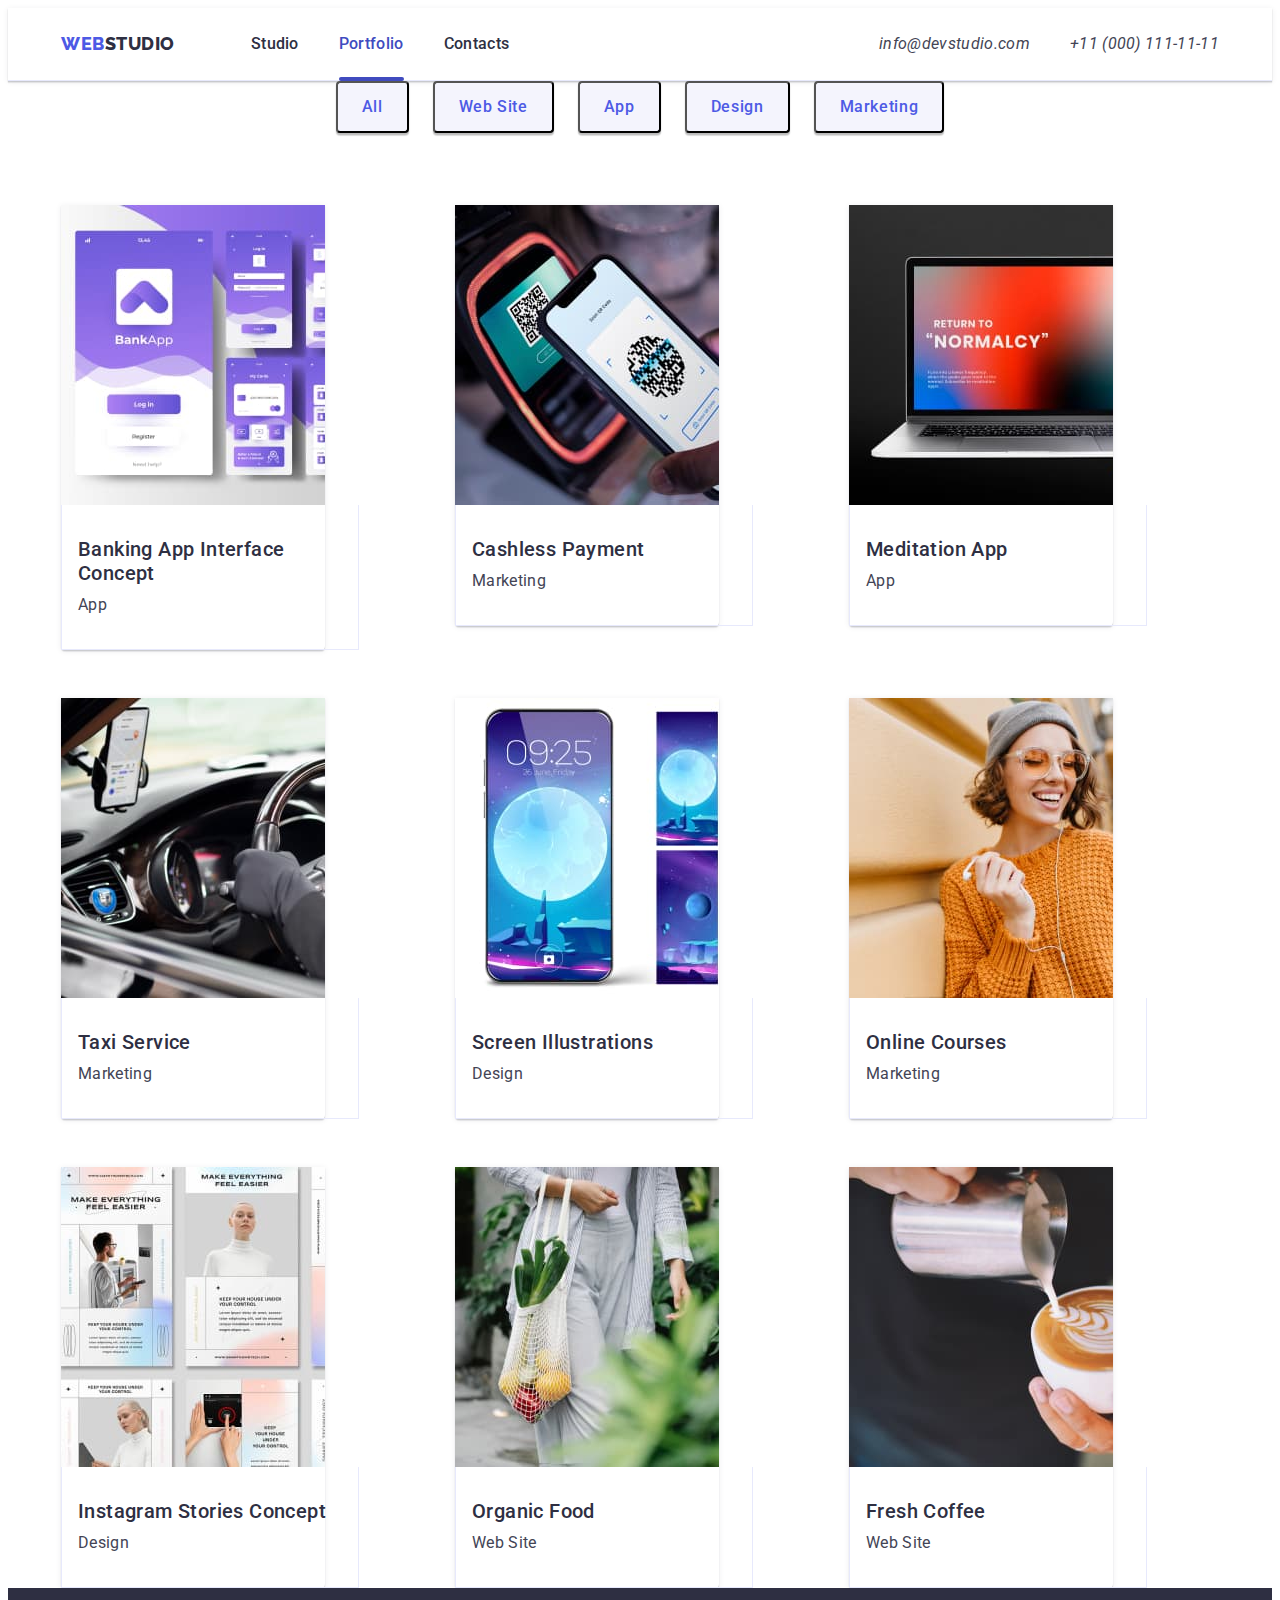
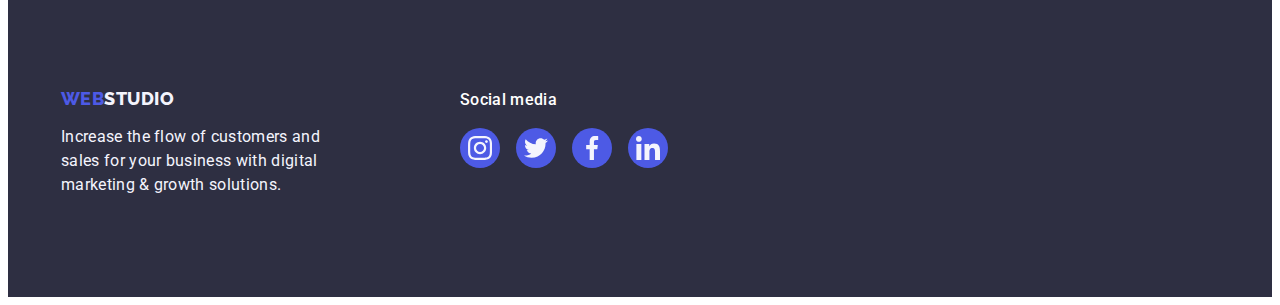
==== commit daec0bc9: "25.07-20.53" ====
--- a/portfolio.html
+++ b/portfolio.html
@@ -127,6 +127,7 @@
             </li>
             <li class="sex-img-all">
               <a class="all link">
+                <!---2--->
                 <div class="keis">
                   <img
                     src="./images/portfolio/img-6.jpg"
@@ -164,6 +165,7 @@
             </li>
             <li class="sex-img-all">
               <a class="all link">
+                <!----3---->
                 <div class="keis">
                   <img
                     src="./images/portfolio/img-4.jpg"
@@ -204,6 +206,7 @@
                 </div>
               </a>
             </li>
+            <!----4---->
             <li class="sex-img-all">
               <a class="all link">
                 <div class="keis">
@@ -225,6 +228,7 @@
                 </div>
               </a>
             </li>
+            <!----5---->
             <li class="sex-img-all">
               <a class="all link">
                 <div class="keis">
@@ -295,7 +299,7 @@
                 rel="noopener noreferrer"
               >
                 <svg class="social-icon" width="24" height="24">
-                  <use href="./images/icon_all.svg#icon-instagram"></use>
+                  <use href="./images/icon.svg#icon-instagram"></use>
                 </svg>
               </a>
             </li>
@@ -308,7 +312,7 @@
                 rel="noopener noreferrer"
               >
                 <svg class="social-icon" width="24" height="24">
-                  <use href="./images/icon_all.svg#icon-twitter-1"></use>
+                  <use href="./images/icon.svg#icon-twitter-1"></use>
                 </svg>
               </a>
             </li>
@@ -321,7 +325,7 @@
                 rel="noopener noreferrer"
               >
                 <svg class="social-icon" width="24" height="24">
-                  <use href="./images/icon_all.svg#icon-facebook"></use>
+                  <use href="./images/icon.svg#icon-facebook"></use>
                 </svg>
               </a>
             </li>
@@ -334,7 +338,7 @@
                 rel="noopener noreferrer"
               >
                 <svg class="social-icon" width="24" height="24">
-                  <use href="./images/icon_all.svg#icon-linkedin"></use>
+                  <use href="./images/icon.svg#icon-linkedin"></use>
                 </svg>
               </a>
             </li>
--- a/css/style.css
+++ b/css/style.css
@@ -418,6 +418,8 @@
   border-color: #404bbf;
 }
 .customers-all-svg:hover {
+  border-color: #404bbf;
+  color: #404bbf;
 }
 .customers-icon {
   fill: currentColor;
@@ -548,14 +550,16 @@
   transition: box-shadow 250ms cubic-bezier(0.4, 0, 0.2, 1);
 }
 
-.sex-img-all:hover {
+.sex-img-all:hover .keis-hover-txt {
+  transform: translateY(0);
   border-radius: 0px 0px 4px 4px;
   background: #fff;
   box-shadow: 0px 2px 1px 0px rgba(46, 47, 66, 0.08),
     0px 1px 1px 0px rgba(46, 47, 66, 0.16),
     0px 1px 6px 0px rgba(46, 47, 66, 0.08);
 }
-.sex-img-all:focus {
+.sex-img-all:focus .keis-hover-txt {
+  transform: translateY(0);
   border-radius: 0px 0px 4px 4px;
   background: #fff;
   box-shadow: 0px 2px 1px 0px rgba(46, 47, 66, 0.08),
@@ -563,6 +567,7 @@
     0px 1px 6px 0px rgba(46, 47, 66, 0.08);
 }
 .all {
+  display: block;
   max-width: 264px;
   box-shadow: 0px 1px 6px rgba(46, 47, 66, 0.08),
     0px 1px 1px rgba(46, 47, 66, 0.16), 0px 2px 1px rgba(46, 47, 66, 0.08);
@@ -613,7 +618,7 @@
 .all:hover .keis-hover-txt {
   transform: translateY(0);
 }
-.all:focus .keis-hover-txt {
+.all:focus .sex-img-all .keis-hover-txt {
   transform: translateY(0);
 }
 .app:hover .keis-hover-txt {
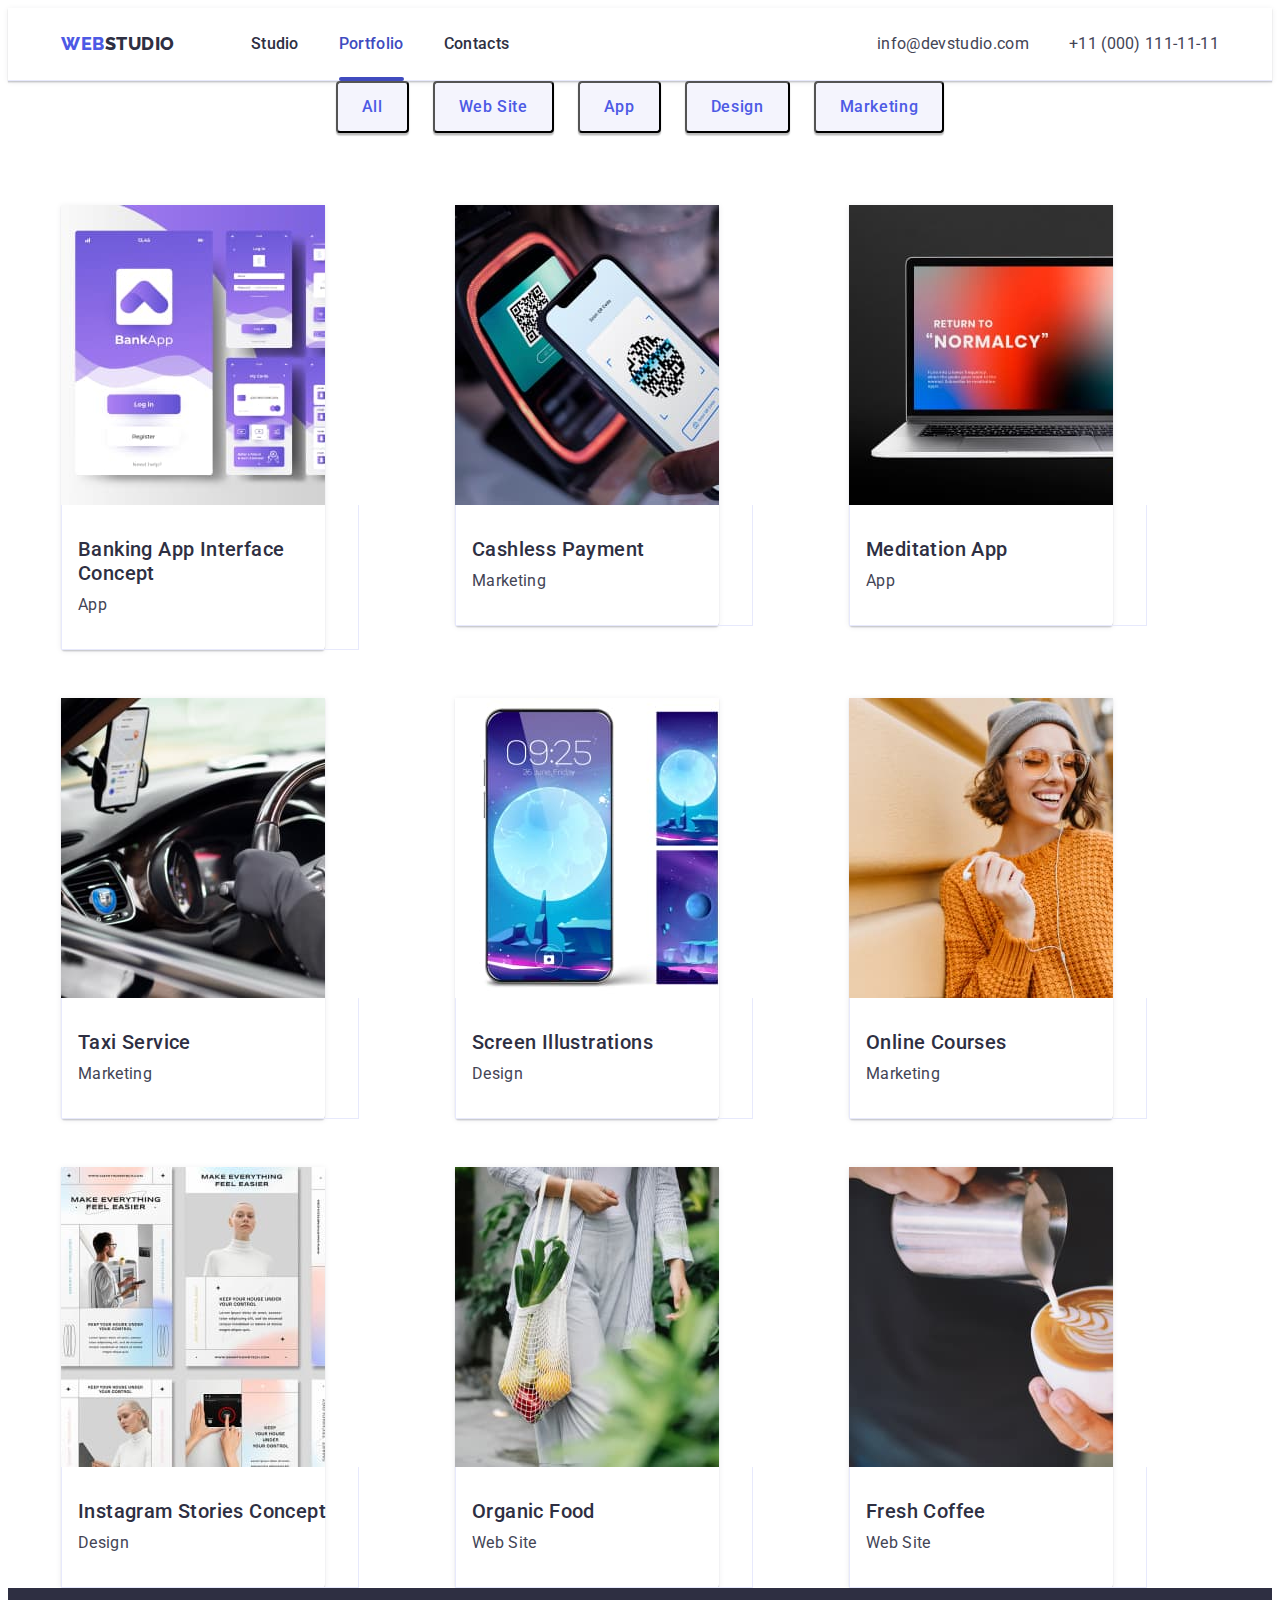
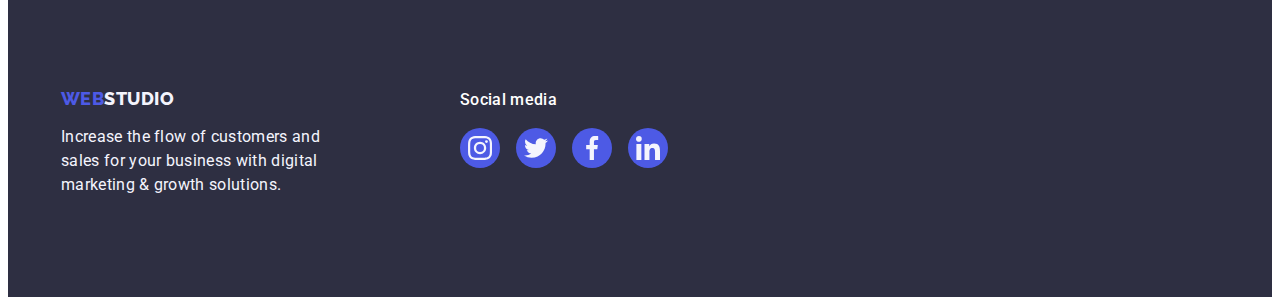
==== commit cfb0851a: "26.07-18.41" ====
--- a/portfolio.html
+++ b/portfolio.html
@@ -83,6 +83,7 @@
           </ul>
           <ul class="sex-img list link">
             <!---1--->
+
             <li class="sex-img-all">
               <a class="all link">
                 <div class="keis">
@@ -104,6 +105,9 @@
                 </div>
               </a>
             </li>
+
+            <!--2-->
+
             <li class="sex-img-all">
               <a class="all link">
                 <div class="keis">
@@ -125,6 +129,9 @@
                 </div>
               </a>
             </li>
+
+            <!--3-->
+
             <li class="sex-img-all">
               <a class="all link">
                 <!---2--->
@@ -147,6 +154,9 @@
                 </div>
               </a>
             </li>
+
+            <!--4-->
+
             <li class="sex-img-all">
               <a class="all link">
                 <div class="keis">
@@ -156,6 +166,11 @@
                     width="360"
                     height="300"
                   />
+                  <p class="keis-hover-txt">
+                    14 Stylish and User-Friendly App Design Concepts · Task
+                    Manager App · Calorie Tracker App · Exotic Fruit Ecommerce
+                    App · Cloud Storage App
+                  </p>
                 </div>
                 <div class="container app">
                   <h2 class="coms">Taxi Service</h2>
@@ -299,7 +314,7 @@
                 rel="noopener noreferrer"
               >
                 <svg class="social-icon" width="24" height="24">
-                  <use href="./images/icon.svg#icon-instagram"></use>
+                  <use href="./images/icons.svg#icon-instagram"></use>
                 </svg>
               </a>
             </li>
@@ -312,7 +327,7 @@
                 rel="noopener noreferrer"
               >
                 <svg class="social-icon" width="24" height="24">
-                  <use href="./images/icon.svg#icon-twitter-1"></use>
+                  <use href="./images/icons.svg#icon-twitter-1"></use>
                 </svg>
               </a>
             </li>
@@ -325,7 +340,7 @@
                 rel="noopener noreferrer"
               >
                 <svg class="social-icon" width="24" height="24">
-                  <use href="./images/icon.svg#icon-facebook"></use>
+                  <use href="./images/icons.svg#icon-facebook"></use>
                 </svg>
               </a>
             </li>
@@ -338,7 +353,7 @@
                 rel="noopener noreferrer"
               >
                 <svg class="social-icon" width="24" height="24">
-                  <use href="./images/icon.svg#icon-linkedin"></use>
+                  <use href="./images/icons.svg#icon-linkedin"></use>
                 </svg>
               </a>
             </li>
--- a/css/style.css
+++ b/css/style.css
@@ -166,6 +166,7 @@
   font-weight: 400;
   padding: 24px 0;
   transition: color 250ms cubic-bezier(0.4, 0, 0.2, 1);
+  font-style: normal;
 }
 .linc-com-tel:hover {
   color: #404bbf;
@@ -404,6 +405,8 @@
   height: 88px;
 }
 .customers-all-svg {
+  transition: border-color 250ms cubic-bezier(0.4, 0, 0.2, 1),
+    color 250ms cubic-bezier(0.4, 0, 0.2, 1);
   border: 1px solid #8e8f99;
   border-radius: 4px;
   display: flex;
@@ -574,7 +577,7 @@
   border-radius: 0px 0px 4px 4px;
   transition: box-shadow 250ms cubic-bezier(0.4, 0, 0.2, 1);
 }
-.all:hover {
+.all:hover .keis-hover-txt {
   box-shadow: 0px 1px 6px rgba(46, 47, 66, 0.08),
     0px 1px 1px rgba(46, 47, 66, 0.16), 0px 2px 1px rgba(46, 47, 66, 0.08);
 }
@@ -590,6 +593,7 @@
 }
 
 .keis-hover-txt {
+  width: 100%;
   font-family: Roboto;
   font-size: 16px;
   font-weight: 400;
@@ -618,7 +622,7 @@
 .all:hover .keis-hover-txt {
   transform: translateY(0);
 }
-.all:focus .sex-img-all .keis-hover-txt {
+.sex-img-all:focus .keis-hover-txt {
   transform: translateY(0);
 }
 .app:hover .keis-hover-txt {
@@ -744,7 +748,10 @@
   fill: #f4f4fd;
 }
 
-.social-link:is(:hover, :focus) {
+.social-link:hover {
+  background-color: #31d0aa;
+}
+.social-link:focus {
   background-color: #31d0aa;
 }
 
